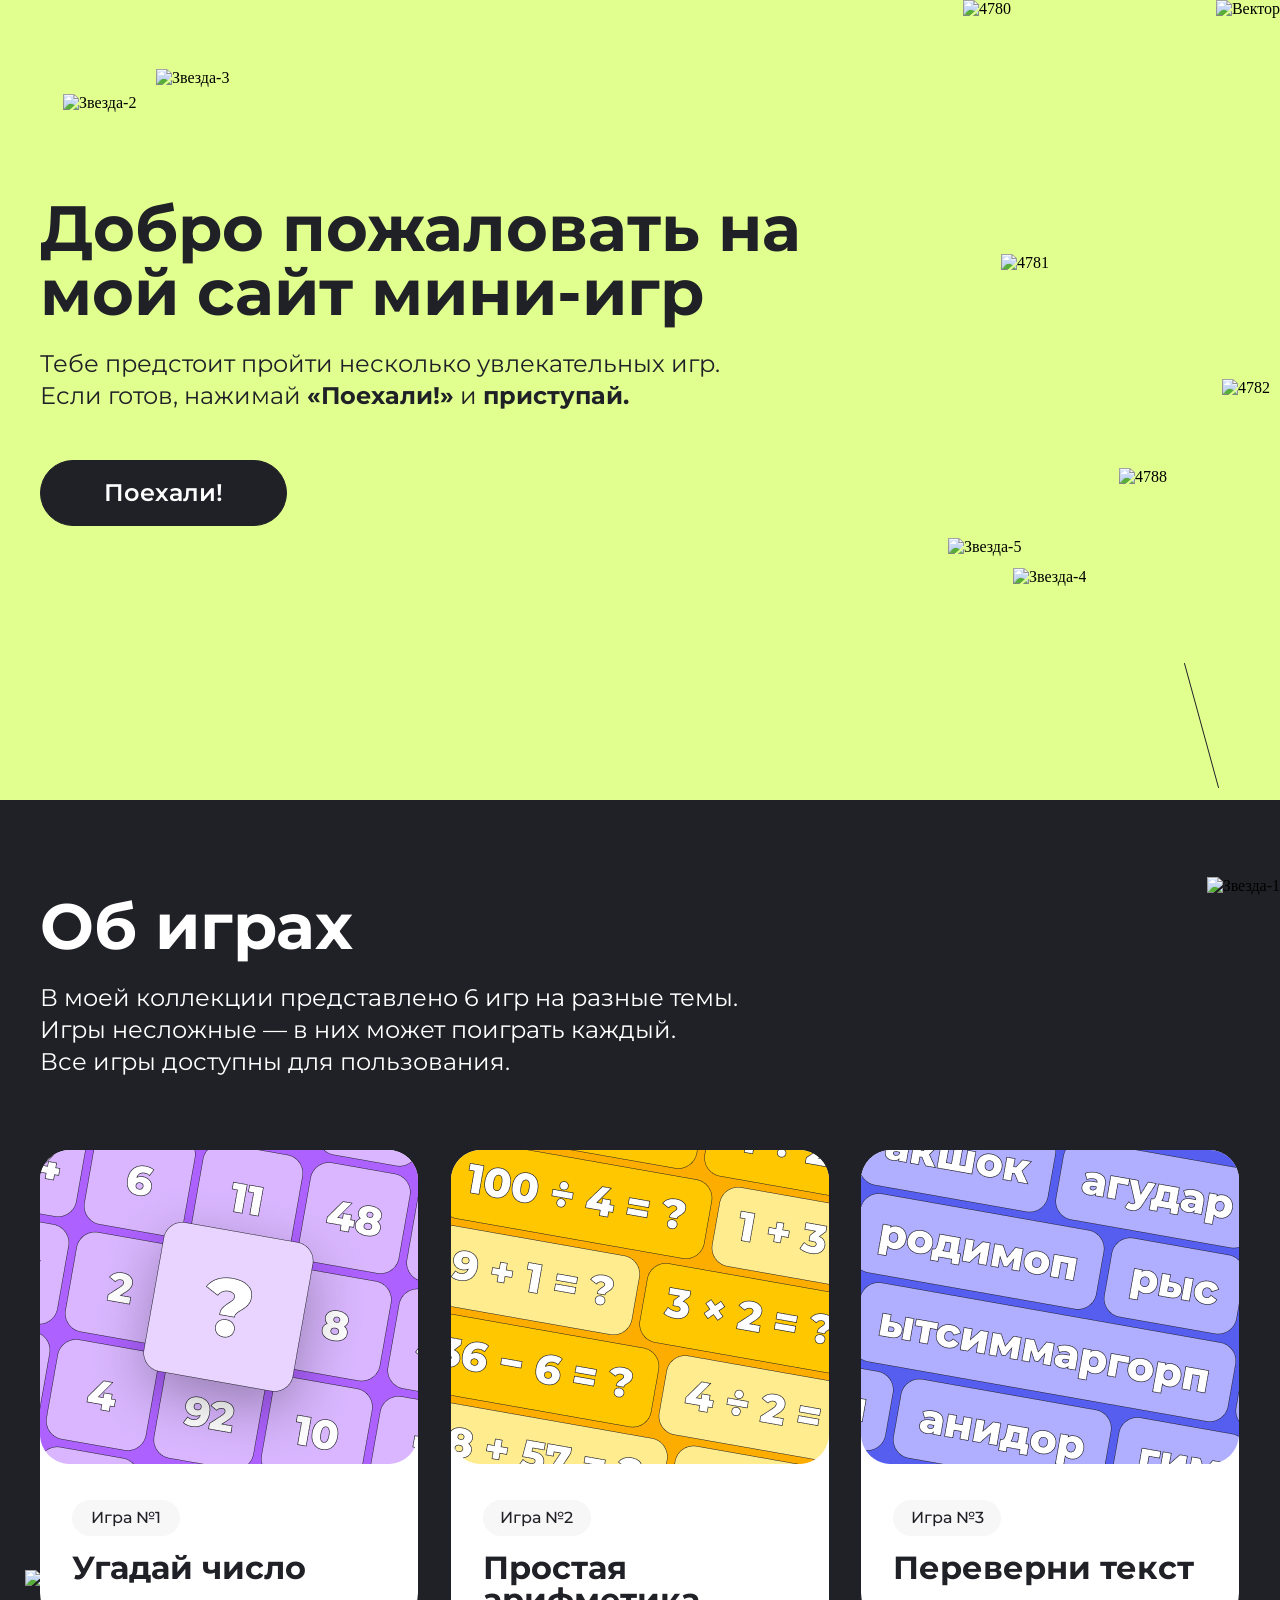
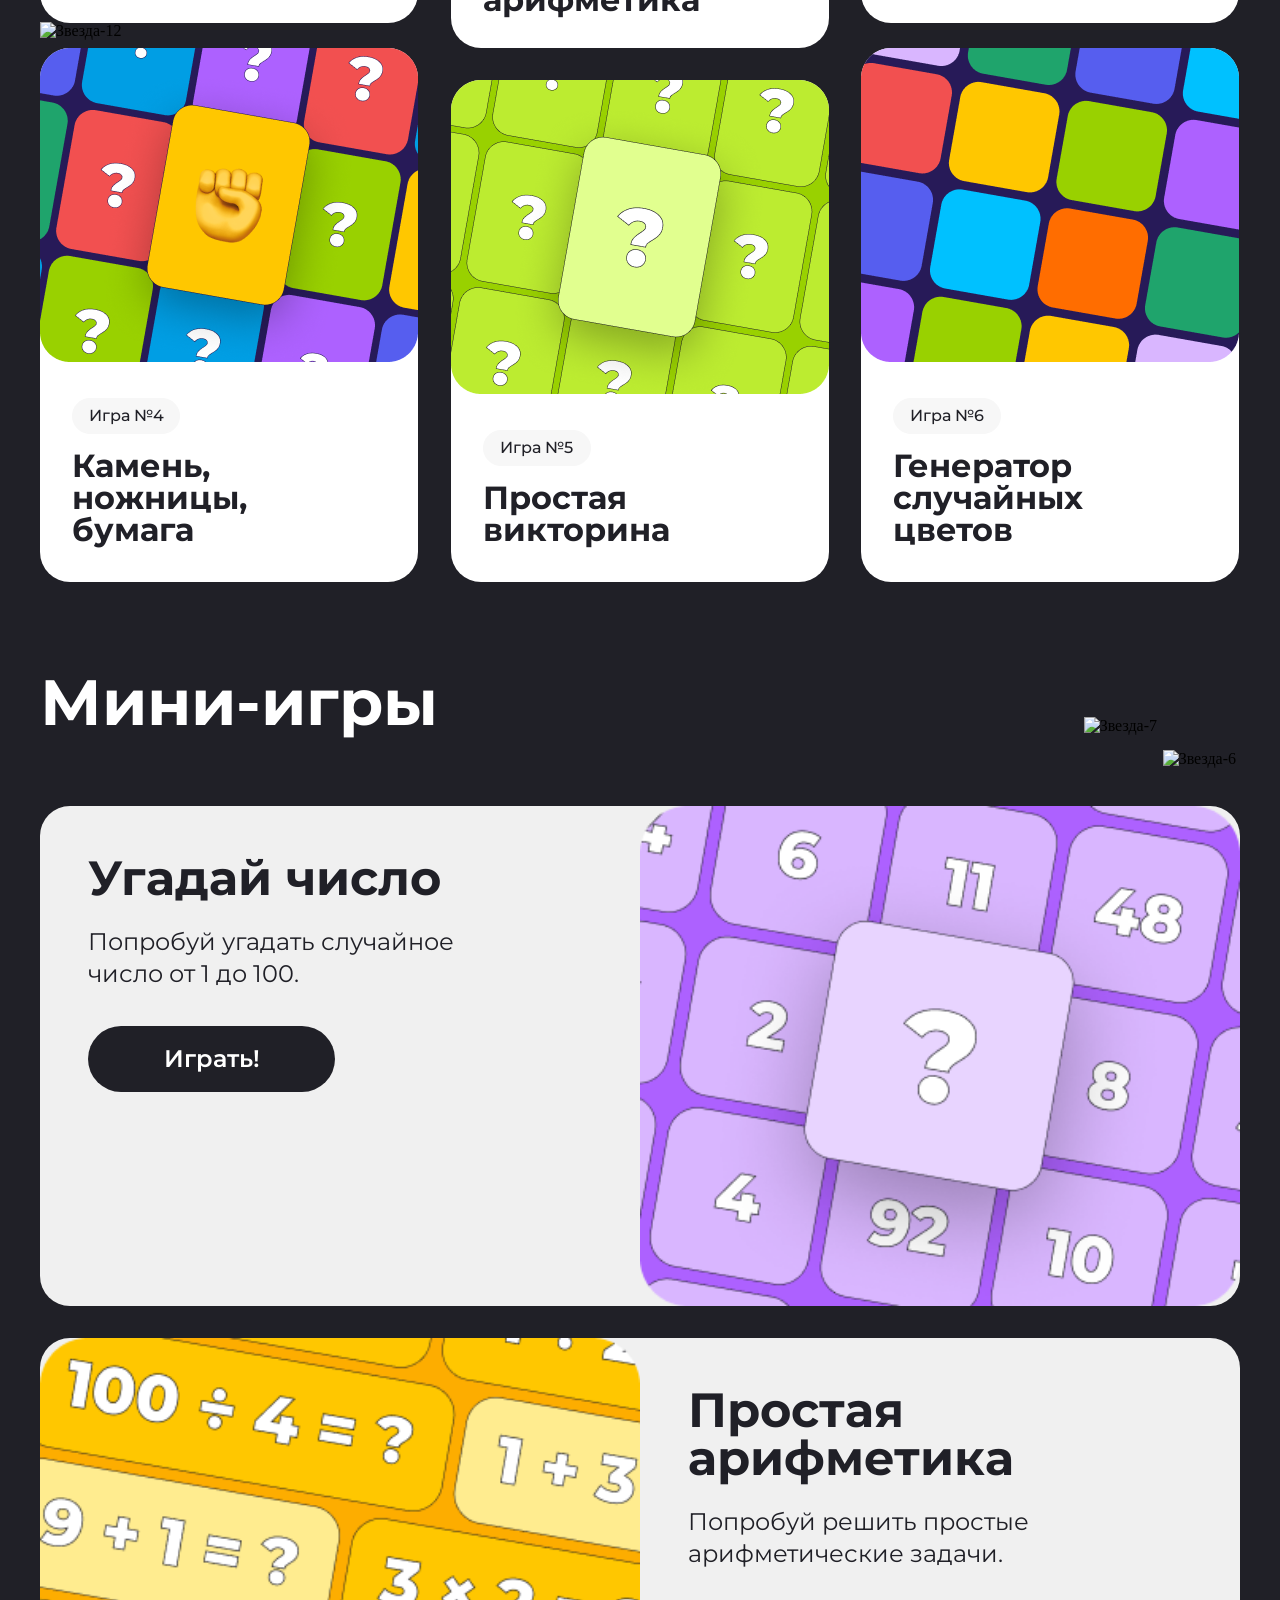
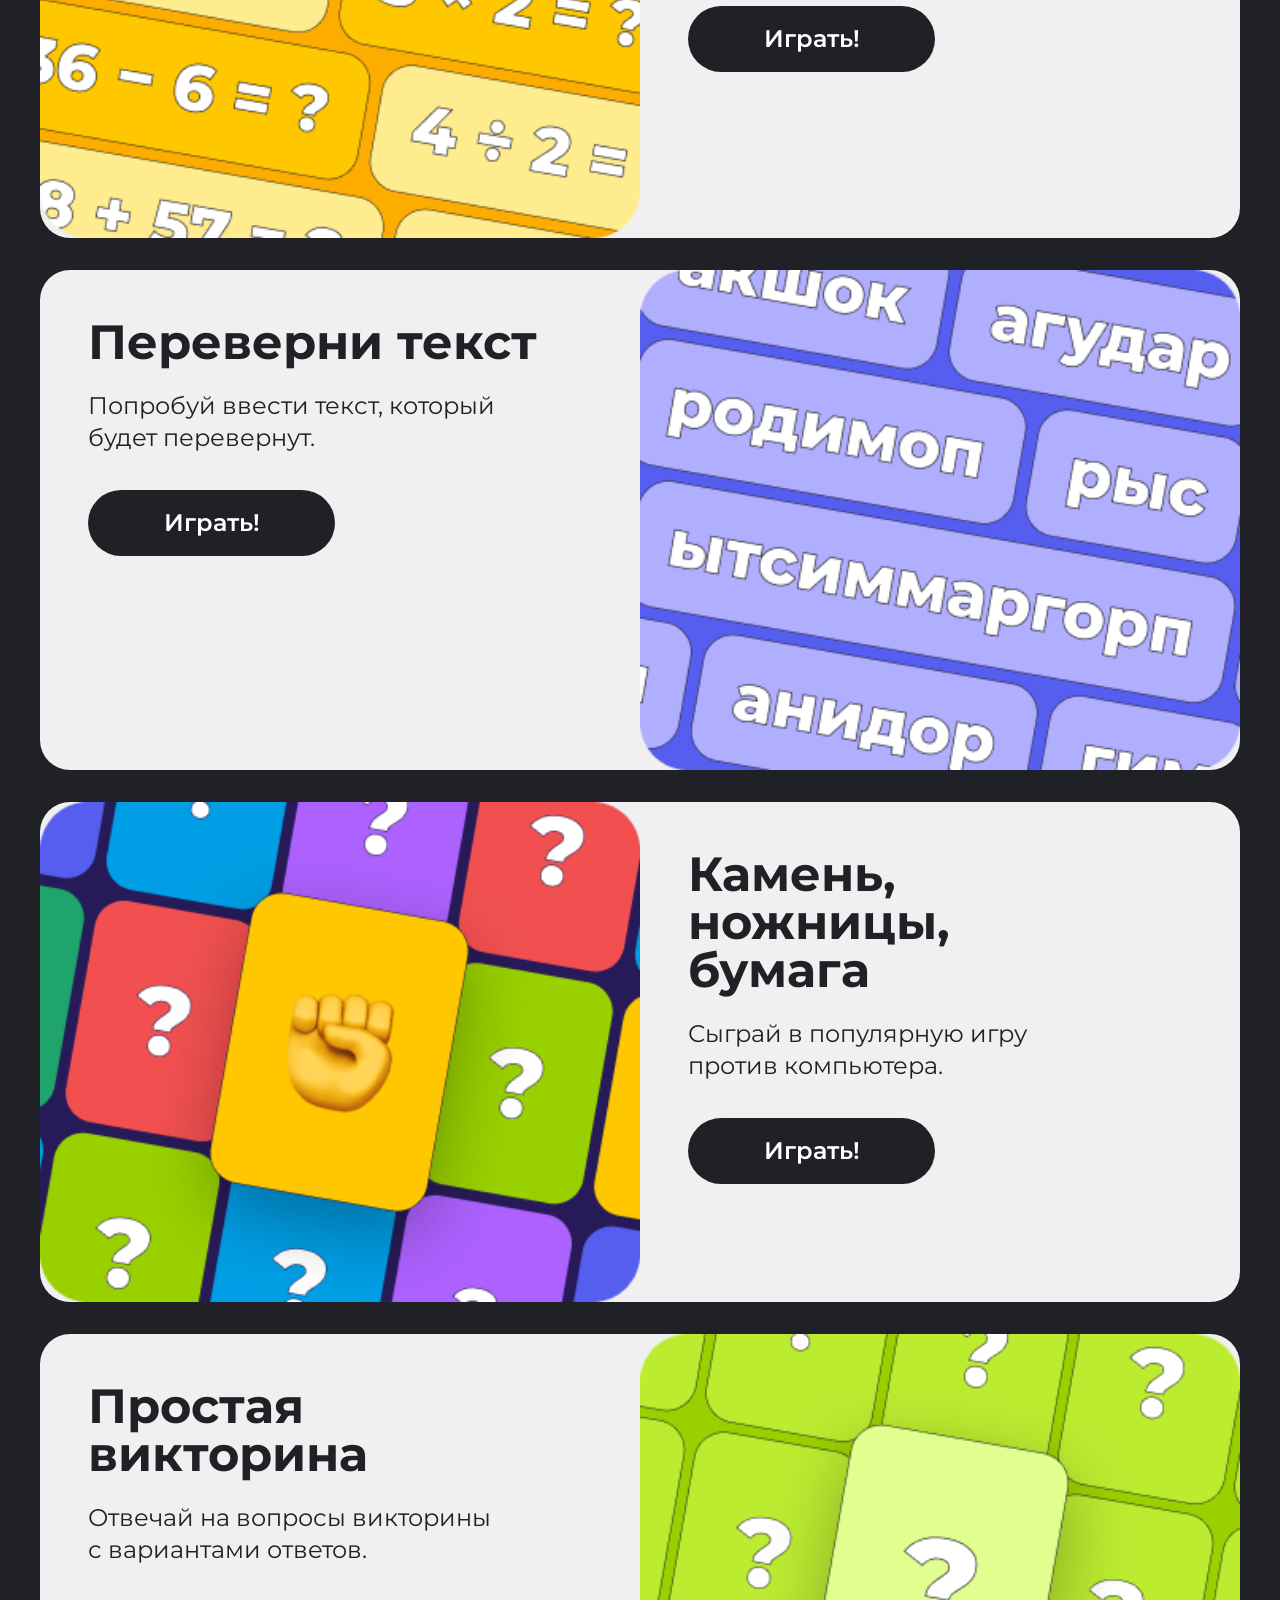
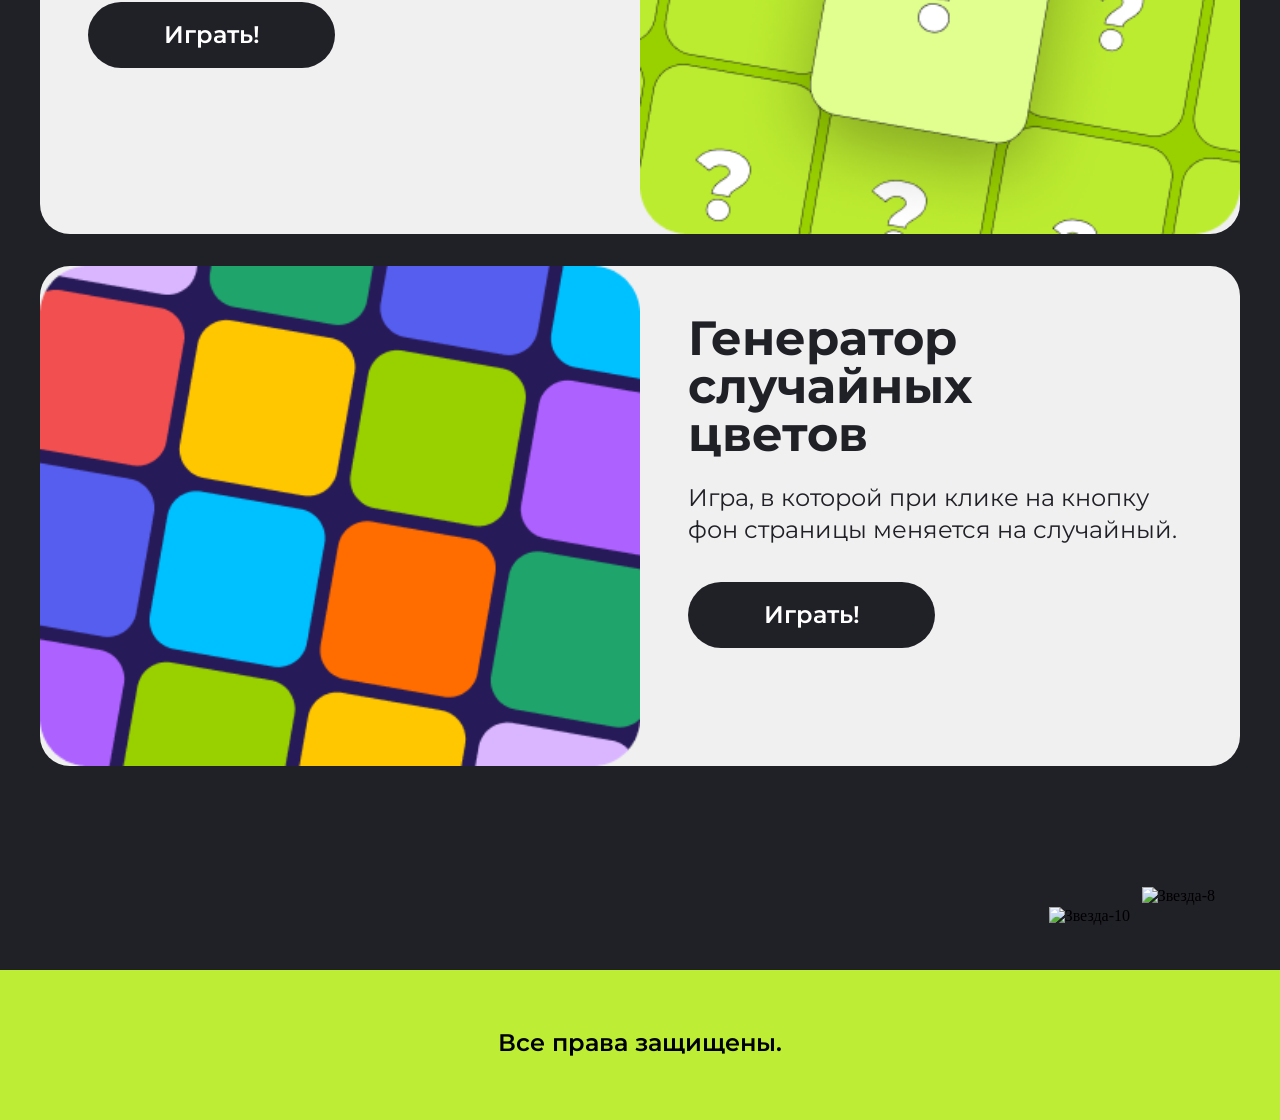
==== index.html @ 9343906e "Changed the file index.html." ====
<!DOCTYPE html>
<html lang="en">
<head>
    <meta charset="UTF-8">
    <meta http-equiv="X-UA-Compatible" content="IE=edge">
    <meta name="viewport" content="width=device-width, initial-scale=1.0">
    <title>Сайт с мини-играми</title>
    <link rel="stylesheet" href="style.css">
    <link rel="preconnect" href="https://fonts.googleapis.com">
    <link rel="preconnect" href="https://fonts.gstatic.com" crossorigin>
    <link href="https://fonts.googleapis.com/css2?family=Montserrat:ital,wght@0,100..900;1,100..900&display=swap" rel="stylesheet">
</head>
<body>
    <section class="header center">
        <h1 class="header__cap">Добро пожаловать на мой сайт мини-игр</h1>
        <p class="header__description">Тебе предстоит пройти несколько увлекательных игр. Если готов, нажимай <strong>«Поехали!»</strong> и <strong>приступай.</strong></p>
        <button class="header__btn" onclick="location.href='#games'">Поехали!</button>
        <article class="img">
            <h2 class="visually-hidden">Декоративные элементы фона</h2>
            <img class="img__2" src="./image/Star-2.svg" alt="Звезда-2">
            <img class="img__3" src="./image/Star-3.svg" alt="Звезда-3">
            <img class="img__4" src="./image/Star-4.svg" alt="Звезда-4">
            <img class="img__5" src="./image/Star-5.svg" alt="Звезда-5">
            <img class="img__6" src="./image/Vector.svg" alt="Вектор">
            <img class="img__7" src="./image/Vector-4780.svg" alt="4780">
            <img class="img__8" src="./image/Vector-4781.svg" alt="4781">
            <img class="img__9" src="./image/Vector-4782.svg" alt="4782">
            <img class="img__10" src="./image/Vector-4788.svg" alt="4788">
            <img class="img__11" src="./image/Vector-4791.svg" alt="4791">
            <img class="img__12" src="./image/VectorM.svg" alt="Вектор-мобильный">
        </article>
    </section>
    <section class="info center" id="games">
        <h1 class="info__game">Об играх</h1>
        <p class="info__description">
            <span>В моей коллекции представлено 6 игр на разные темы.</span>
            <span>Игры несложные — в них может поиграть каждый.</span> 
            <span>Все игры доступны для пользования.</span>
        </p>
        <div class="conteiner">
            <div class="conteiner-cart">
            <div class="conteiner-cart__game" onclick="location.href='#game1'"> 
                <img class="conteiner-cart__img" src="./image/Игра-№1.png" alt="Игра-№1">
                <div class="conteiner-cart__info">
                    <button class="conteiner-cart__desc">Игра №1</button>
                    <div class="conteiner-cart__title">Угадай число</div>
                </div>
            </div>
        </div>
        <div class="conteiner-cart-2">
            <div class="conteiner-cart-2__game" onclick="location.href='#game2'"> 
                <img class="conteiner-cart-2__img" src="./image/Игра-№2.png" alt="Игра-№2">
                <div class="conteiner-cart-2__info">
                    <button class="conteiner-cart-2__desc">Игра №2</button>
                    <div class="conteiner-cart-2__title">Простая арифметика</div>
                </div>
            </div>
        </div>
        <div class="conteiner-cart-3">
            <div class="conteiner-cart-3__game" onclick="location.href='#game3'"> 
                <img class="conteiner-cart-3__img" src="./image/Игра-№3.png" alt="Игра-№3">
                <div class="conteiner-cart-3__info">
                    <button class="conteiner-cart-3__desc">Игра №3</button>
                    <div class="conteiner-cart-3__title">Переверни текст</div>
                </div>
            </div>
        </div>
        <div class="conteiner-cart-4">
            <div class="conteiner-cart-4__game" onclick="location.href='#game4'"> 
                <img class="conteiner-cart-4__img" src="./image/Игра-№4.png" alt="Игра-№4">
                <div class="conteiner-cart-4__info">
                    <button class="conteiner-cart-4__desc">Игра №4</button>
                    <div class="conteiner-cart-4__title">
                        <span>Камень,</span>
                        <span>ножницы,</span> 
                        <span>бумага</span> 
                    </div>
                </div>
            </div>
        </div>
        <div class="conteiner-cart-5">
            <div class="conteiner-cart-5__game" onclick="location.href='#game5'"> 
                <img class="conteiner-cart-5__img" src="./image/Игра-№5.png" alt="Игра-№5">
                <div class="conteiner-cart-5__info">
                    <button class="conteiner-cart-5__desc">Игра №5</button>
                    <div class="conteiner-cart-5__title">
                        <span>Простая</span>
                        <span>викторина</span> 
                    </div>
                </div>
            </div>
        </div>
        <div class="conteiner-cart-6">
            <div class="conteiner-cart-6__game" onclick="location.href='#game6'"> 
                <img class="conteiner-cart-6__img" src="./image/Игра-№6.png" alt="Игра-№6">
                <div class="conteiner-cart-6__info">
                    <button class="conteiner-cart-6__desc">Игра №6</button>
                    <div class="conteiner-cart-6__title">
                        <span>Генератор</span>
                        <span>случайных</span> 
                        <span>цветов</span>
                    </div>
                </div>
            </div>
        </div>
        </div>
        <article class="img-info">
            <h2 class="visually-hidden">Декоративные элементы фона</h2>
            <img class="img-info__1" src="./image/Star-11.svg" alt="Звезда-11">
            <img class="img-info__2" src="./image/Star-12.svg" alt="Звезда-12">
            <img class="img-info__3" src="./image/Star-1.svg" alt="Звезда-1">
        </article>
    </section>
    <section class="mini center">
        <h1 class="mini__games">Мини-игры</h1>
        <div class="games">
            <div class="games__1" id="game1">
                <div class="games__info" onclick="askQuestion()">
                    <h2 class="games__name-1">Угадай число</h2>
                    <p class="games__description">
                        <span>Попробуй угадать случайное</span>
                        <span>число от 1 до 100.</span>
                    </p>
                    <button class="games__btn" onclick="event.stopPropagation(); askQuestion()">Играть!</button>
                </div>
                <div class="games__cart" onclick="askQuestion()">
                    <img class="games__img" src="./image/Игра-№1.png" alt="Игра-№1">
                </div>
            </div>
            <div class="games__2" id="game2">
                <div class="games__cart" onclick="location.href='#game2'">
                    <img class="games__img" src="./image/Игра-№2.png" alt="Игра-№2">
                </div>
                <div class="games__info" onclick="location.href='#game2'">
                    <h2 class="games__name-2">Простая арифметика</h2>
                    <p class="games__description">  
                        <span>Попробуй решить простые</span>
                        <span>арифметические задачи.</span>
                    </p>
                    <button class="games__btn" onclick="event.stopPropagation(); location.href='#game2'">Играть!</button>
                </div>
            </div>
            <div class="games__3" id="game3">
                <div class="games__info" onclick="location.href='#game3'">
                    <h2 class="games__name-3">
                        <span>Переверни</span>
                        <span>текст</span>
                    </h2>
                    <p class="games__description">  
                        <span>Попробуй ввести текст, который</span>
                        <span>будет перевернут.</span>
                    </p>
                    <button class="games__btn" onclick="event.stopPropagation(); location.href='#game3'">Играть!</button>
                </div>
                <div class="games__cart" onclick="location.href='#game3'">
                    <img class="games__img" src="./image/Игра-№3.png" alt="Игра-№3">
                </div>
            </div>
            <div class="games__4" id="game4">
                <div class="games__cart" onclick="location.href='#game4'">
                    <img class="games__img" src="./image/Игра-№4.png" alt="Игра-№4">
                </div>
                <div class="games__info" onclick="location.href='#game4'">
                    <h2 class="games__name-4">
                        <span>Камень,</span>
                        <span>ножницы,</span> 
                        <span>бумага</span>
                    </h2>
                    <p class="games__description"> 
                        <span>Сыграй в популярную игру</span>
                        <span>против компьютера.</span>
                    </p>
                    <button class="games__btn" onclick="event.stopPropagation(); location.href='#game4'">Играть!</button>
                </div>
            </div>
            <div class="games__5" id="game5">
                <div class="games__info" onclick="startQuiz()">
                    <h2 class="games__name-5">
                        <span>Простая</span> 
                        <span>викторина</span>
                    </h2>
                    <p class="games__description"> 
                        <span>Отвечай на вопросы викторины</span>
                        <span>с вариантами ответов.</span>
                    </p>
                    <button class="games__btn" onclick="event.stopPropagation(); startQuiz()">Играть!</button>
                </div>
                <div class="games__cart" onclick="startQuiz()">
                    <img class="games__img" src="./image/Игра-№5.png" alt="Игра-№5">
                </div>
            </div>
            <div class="games__6" id="game6">
                <div class="games__cart" onclick="location.href='#game6'">
                    <img class="games__img" src="./image/Игра-№6.png" alt="Игра-№6">
                </div>
                <div class="games__info" onclick="location.href='#game6'">
                    <h2 class="games__name-6">   
                        <span>Генератор</span>
                        <span>случайных</span> 
                        <span>цветов</span>
                    </h2>
                    <p class="games__description">  
                        <span class="desc-line1">Игра, в которой при клике</span>
                        <span class="desc-line2">на кнопку фон страницы</span>
                        <span class="desc-line3">меняется на случайный.</span>
                    </p>
                    <button class="games__btn" onclick="event.stopPropagation(); location.href='#game6'">Играть!</button>
                </div>
            </div>
        </div>
        <article class="img-mini">
            <h2 class="visually-hidden">Декоративные элементы фона</h2>
            <img class="img-mini__1" src="./image/Star-6.svg" alt="Звезда-6">
            <img class="img-mini__2" src="./image/Star-7.svg" alt="Звезда-7">
            <img class="img-mini__3" src="./image/Star-8.svg" alt="Звезда-8">
            <img class="img-mini__4" src="./image/Star-10.svg" alt="Звезда-10">
        </article>
    </section>
    <section class="footer center">
        <h1 class="footer__info">Все права защищены.</h1>
    </section>
    <script src="script.js"></script>
</body>
</html>
---- style.css ----
* {
  margin: 0;
  padding: 0;
}

.visually-hidden {
  position: absolute;
  width: 1px;
  height: 1px;
  padding: 0;
  margin: -1px;
  overflow: hidden;
  clip: rect(0, 0, 0, 0);
  border: 0;
}

a {
  text-decoration: none;
}

.center {
  padding-left: calc(50% - 600px);
  padding-right: calc(50% - 600px);
}

.header {
  position: relative;
  background-image: url(./image/background.png);
  background-repeat: no-repeat;
  background-size: cover;
  min-height: 800px;
}
.header__cap {
  font-family: Montserrat;
  font-style: Bold;
  font-size: 64px;
  line-height: 100%;
  letter-spacing: 0px;
  vertical-align: middle;
  font-weight: 700;
  max-width: 769px;
  max-height: 156px;
  padding-top: 196px;
  padding-bottom: 24px;
  color: #202027;
}
.header__description {
  font-family: Montserrat;
  font-style: Regular;
  font-size: 24px;
  line-height: 32px;
  letter-spacing: 0px;
  vertical-align: middle;
  font-weight: 400;
  max-width: 720px;
  max-height: 64px;
  padding-bottom: 48px;
  color: #202027;
}
.header__btn {
  border: 1px solid #202027;
  border-radius: 60px;
  background-color: #202027;
  min-width: 247px;
  min-height: 66px;
  font-family: Montserrat;
  font-style: SemiBold;
  font-size: 24px;
  line-height: 142%;
  letter-spacing: 0%;
  text-align: center;
  font-weight: 600;
  color: #FFFFFF;
}
.header__btn:hover {
  background-color: #FFFFFF;
  color: #202027;
}

.img__2 {
  position: absolute;
  top: 94px;
  left: 63px;
}
.img__3 {
  position: absolute;
  top: 69px;
  left: 156px;
}
.img__4 {
  position: absolute;
  top: 568px;
  left: 1013px;
}
.img__5 {
  position: absolute;
  top: 538px;
  left: 948px;
}
.img__6 {
  position: absolute;
  top: 0px;
  right: 0px;
}
.img__7 {
  position: absolute;
  top: 0px;
  right: 269px;
}
.img__8 {
  position: absolute;
  top: 254px;
  right: 231px;
}
.img__9 {
  position: absolute;
  top: 379px;
  right: 10px;
}
.img__10 {
  position: absolute;
  top: 468px;
  right: 113px;
}
.img__11 {
  position: absolute;
  top: 663px;
  right: 61px;
}
.img__12 {
  display: none;
}

.info {
  position: relative;
  background-image: url(./image/background-game.png);
  background-repeat: no-repeat;
  background-size: cover;
  min-height: 1470px;
}
.info__game {
  font-family: Montserrat;
  font-style: Bold;
  font-size: 64px;
  line-height: 100%;
  letter-spacing: 0px;
  vertical-align: middle;
  font-weight: 700;
  color: #FFFFFF;
  padding-top: 94px;
  padding-bottom: 24px;
}
.info__description {
  font-family: Montserrat;
  font-style: Regular;
  font-size: 24px;
  line-height: 32px;
  letter-spacing: 0px;
  vertical-align: middle;
  font-weight: 400;
  color: #FFFFFF;
  max-width: 788px;
  padding-bottom: 72px;
}
.info__description span {
  display: block;
}

.conteiner {
  position: relative;
  z-index: 10;
  max-width: 1201px;
  display: grid;
  grid-template-columns: repeat(3, 1fr);
  gap: 32px;
}

.conteiner-cart {
  max-width: 378px;
  max-height: 473px;
  background-color: #FFFFFF;
  border-radius: 30px;
}
.conteiner-cart__game {
  text-decoration: none;
}
.conteiner-cart__desc {
  background-color: #F7F7F7;
  border: 1px solid #F7F7F7;
  border-radius: 52px;
  min-width: 108px;
  min-height: 36px;
  font-family: Montserrat;
  font-style: Medium;
  font-size: 16px;
  line-height: 110%;
  letter-spacing: 0px;
  vertical-align: bottom;
  font-weight: 500;
  margin-top: 32px;
  margin-left: 32px;
  color: #202027;
  margin-bottom: 16px;
}
.conteiner-cart__title {
  padding-left: 32px;
  padding-bottom: 32px;
  font-family: Montserrat;
  font-style: Bold;
  font-size: 32px;
  line-height: 100%;
  letter-spacing: 0px;
  vertical-align: middle;
  font-weight: 700;
  color: #202027;
}

.conteiner-cart:hover {
  transform: scale(1.05);
}

.conteiner-cart-2 {
  max-width: 378px;
  max-height: 512px;
  background-color: #FFFFFF;
  border-radius: 30px;
}
.conteiner-cart-2__game {
  text-decoration: none;
}
.conteiner-cart-2__desc {
  background-color: #F7F7F7;
  border: 1px solid #F7F7F7;
  border-radius: 52px;
  min-width: 108px;
  min-height: 36px;
  font-family: Montserrat;
  font-style: Medium;
  font-size: 16px;
  line-height: 110%;
  letter-spacing: 0px;
  vertical-align: bottom;
  font-weight: 500;
  margin-top: 32px;
  margin-left: 32px;
  color: #202027;
  margin-bottom: 16px;
}
.conteiner-cart-2__title {
  padding-left: 32px;
  padding-bottom: 32px;
  font-family: Montserrat;
  font-style: Bold;
  font-size: 32px;
  line-height: 100%;
  letter-spacing: 0px;
  vertical-align: middle;
  font-weight: 700;
  color: #202027;
}

.conteiner-cart-2:hover {
  transform: scale(1.05);
}

.conteiner-cart-3 {
  max-width: 378px;
  max-height: 473px;
  background-color: #FFFFFF;
  border-radius: 30px;
}
.conteiner-cart-3__game {
  text-decoration: none;
}
.conteiner-cart-3__desc {
  background-color: #F7F7F7;
  border: 1px solid #F7F7F7;
  border-radius: 52px;
  min-width: 108px;
  min-height: 36px;
  font-family: Montserrat;
  font-style: Medium;
  font-size: 16px;
  line-height: 110%;
  letter-spacing: 0px;
  vertical-align: bottom;
  font-weight: 500;
  margin-top: 32px;
  margin-left: 32px;
  color: #202027;
  margin-bottom: 16px;
}
.conteiner-cart-3__title {
  padding-left: 32px;
  padding-bottom: 32px;
  font-family: Montserrat;
  font-style: Bold;
  font-size: 32px;
  line-height: 100%;
  letter-spacing: 0px;
  vertical-align: middle;
  font-weight: 700;
  color: #202027;
}

.conteiner-cart-3:hover {
  transform: scale(1.05);
}

.conteiner-cart-4 {
  max-width: 378px;
  max-height: 551px;
  background-color: #FFFFFF;
  border-radius: 30px;
  margin-top: -32px;
}
.conteiner-cart-4__game {
  text-decoration: none;
}
.conteiner-cart-4__desc {
  background-color: #F7F7F7;
  border: 1px solid #F7F7F7;
  border-radius: 52px;
  min-width: 108px;
  min-height: 36px;
  font-family: Montserrat;
  font-style: Medium;
  font-size: 16px;
  line-height: 110%;
  letter-spacing: 0px;
  vertical-align: bottom;
  font-weight: 500;
  margin-top: 32px;
  margin-left: 32px;
  color: #202027;
  margin-bottom: 16px;
}
.conteiner-cart-4__title {
  padding-left: 32px;
  padding-bottom: 36px;
  font-family: Montserrat;
  font-style: Bold;
  font-size: 32px;
  line-height: 100%;
  letter-spacing: 0px;
  vertical-align: middle;
  font-weight: 700;
  color: #202027;
}
.conteiner-cart-4 span {
  display: block;
}

.conteiner-cart-4:hover {
  transform: scale(1.05);
}

.conteiner-cart-5 {
  max-width: 378px;
  max-height: 512px;
  background-color: #FFFFFF;
  border-radius: 30px;
}
.conteiner-cart-5__game {
  text-decoration: none;
}
.conteiner-cart-5__desc {
  background-color: #F7F7F7;
  border: 1px solid #F7F7F7;
  border-radius: 52px;
  min-width: 108px;
  min-height: 36px;
  font-family: Montserrat;
  font-style: Medium;
  font-size: 16px;
  line-height: 110%;
  letter-spacing: 0px;
  vertical-align: bottom;
  font-weight: 500;
  margin-top: 32px;
  margin-left: 32px;
  color: #202027;
  margin-bottom: 16px;
}
.conteiner-cart-5__title {
  padding-left: 32px;
  padding-bottom: 32px;
  font-family: Montserrat;
  font-style: Bold;
  font-size: 32px;
  line-height: 100%;
  letter-spacing: 0px;
  vertical-align: middle;
  font-weight: 700;
  color: #202027;
}
.conteiner-cart-5 span {
  display: block;
}

.conteiner-cart-5:hover {
  transform: scale(1.05);
}

.conteiner-cart-6 {
  max-width: 378px;
  max-height: 551px;
  background-color: #FFFFFF;
  border-radius: 30px;
  margin-top: -32px;
}
.conteiner-cart-6__game {
  text-decoration: none;
}
.conteiner-cart-6__desc {
  background-color: #F7F7F7;
  border: 1px solid #F7F7F7;
  border-radius: 52px;
  min-width: 108px;
  min-height: 36px;
  font-family: Montserrat;
  font-style: Medium;
  font-size: 16px;
  line-height: 110%;
  letter-spacing: 0px;
  vertical-align: bottom;
  font-weight: 500;
  margin-top: 32px;
  margin-left: 32px;
  color: #202027;
  margin-bottom: 16px;
}
.conteiner-cart-6__title {
  padding-left: 32px;
  padding-bottom: 36px;
  font-family: Montserrat;
  font-style: Bold;
  font-size: 32px;
  line-height: 100%;
  letter-spacing: 0px;
  vertical-align: middle;
  font-weight: 700;
  color: #202027;
}
.conteiner-cart-6 span {
  display: block;
}

.conteiner-cart-6:hover {
  transform: scale(1.05);
}

.img-info__1 {
  position: absolute;
  top: 770px;
  left: 25px;
}
.img-info__2 {
  position: absolute;
  top: 822px;
  left: 40px;
}
.img-info__3 {
  position: absolute;
  z-index: 0;
  top: 77px;
  right: 0px;
  display: grid;
}

.mini {
  position: relative;
  background-image: url(./image/backgroung-mini.png);
  background-repeat: no-repeat;
  background-size: cover;
  min-height: 3500px;
}
.mini__games {
  font-family: Montserrat;
  font-style: Bold;
  font-size: 64px;
  line-height: 100%;
  letter-spacing: 0px;
  vertical-align: middle;
  font-weight: 700;
  color: #FFFFFF;
  padding-bottom: 72px;
}
.mini .games__1 {
  display: flex;
  flex-direction: row;
  background-color: #f0f0f0;
  border-radius: 30px;
  width: 1200px;
  height: 500px;
  position: relative;
  z-index: 10;
}
.mini .games__info {
  padding-left: 48px;
}
.mini .games__name-1 {
  font-family: Montserrat;
  font-style: Bold;
  font-size: 48px;
  line-height: 100%;
  letter-spacing: 0px;
  vertical-align: middle;
  font-weight: 700;
  color: #202027;
  padding-top: 48px;
  min-width: 552px;
}
.mini .games__name-1 span {
  display: block;
}
.mini .games__description {
  font-family: Montserrat;
  font-style: Regular;
  font-size: 24px;
  line-height: 32px;
  letter-spacing: 0px;
  vertical-align: middle;
  font-weight: 400;
  color: #202027;
  padding-top: 24px;
  padding-bottom: 36px;
  max-width: 497px;
}
.mini .games__description span {
  display: block;
}
.mini .games .desc-line1, .mini .games .desc-line2 {
  display: inline;
}
.mini .games .desc-line3 {
  display: inline;
}
.mini .games__btn {
  background-color: #202027;
  color: white;
  border: none;
  border-radius: 60px;
  min-width: 247px;
  min-height: 66px;
  font-size: 24px;
  font-family: Montserrat;
  font-style: SemiBold;
  font-size: 24px;
  line-height: 142%;
  letter-spacing: 0%;
  text-align: center;
  font-weight: 600;
}
.mini .games__btn:hover {
  border: 1px solid #202027;
  background-color: #FFFFFF;
  color: #202027;
}
.mini .games__img {
  width: 600px;
  height: 500px;
  display: block;
}
.mini .games__2 {
  display: flex;
  flex-direction: row;
  background-color: #f0f0f0;
  border-radius: 30px;
  width: 1200px;
  height: 500px;
  margin-top: 32px;
}
.mini .games__name-2 {
  font-family: Montserrat;
  font-style: Bold;
  font-size: 48px;
  line-height: 100%;
  letter-spacing: 0px;
  vertical-align: middle;
  font-weight: 700;
  color: #202027;
  padding-top: 48px;
  min-width: 552px;
}
.mini .games__name-2 span {
  display: block;
}
.mini .games__3 {
  display: flex;
  flex-direction: row;
  background-color: #f0f0f0;
  border-radius: 30px;
  width: 1200px;
  height: 500px;
  margin-top: 32px;
}
.mini .games__name-3 {
  font-family: Montserrat;
  font-style: Bold;
  font-size: 48px;
  line-height: 100%;
  letter-spacing: 0px;
  vertical-align: middle;
  font-weight: 700;
  color: #202027;
  padding-top: 48px;
  min-width: 552px;
}
.mini .games__name-3 span {
  display: inline;
}
.mini .games__4 {
  display: flex;
  flex-direction: row;
  background-color: #f0f0f0;
  border-radius: 30px;
  width: 1200px;
  height: 500px;
  margin-top: 32px;
}
.mini .games__name-4 {
  font-family: Montserrat;
  font-style: Bold;
  font-size: 48px;
  line-height: 100%;
  letter-spacing: 0px;
  vertical-align: middle;
  font-weight: 700;
  color: #202027;
  padding-top: 48px;
  min-width: 552px;
}
.mini .games__name-4 span {
  display: block;
}
.mini .games__5 {
  display: flex;
  flex-direction: row;
  background-color: #f0f0f0;
  border-radius: 30px;
  width: 1200px;
  height: 500px;
  margin-top: 32px;
}
.mini .games__name-5 {
  font-family: Montserrat;
  font-style: Bold;
  font-size: 48px;
  line-height: 100%;
  letter-spacing: 0px;
  vertical-align: middle;
  font-weight: 700;
  color: #202027;
  padding-top: 48px;
  min-width: 552px;
}
.mini .games__name-5 span {
  display: block;
}
.mini .games__6 {
  display: flex;
  flex-direction: row;
  background-color: #f0f0f0;
  border-radius: 30px;
  width: 1200px;
  height: 500px;
  margin-top: 32px;
}
.mini .games__name-6 {
  font-family: Montserrat;
  font-style: Bold;
  font-size: 48px;
  line-height: 100%;
  letter-spacing: 0px;
  vertical-align: middle;
  font-weight: 700;
  color: #202027;
  padding-top: 48px;
  min-width: 552px;
}
.mini .games__name-6 span {
  display: block;
}

.img-mini__1 {
  position: absolute;
  top: 80px;
  right: 44px;
  z-index: 0;
}
.img-mini__2 {
  position: absolute;
  top: 47px;
  right: 123px;
}
.img-mini__3 {
  position: absolute;
  bottom: 65px;
  right: 65px;
}
.img-mini__4 {
  position: absolute;
  bottom: 45px;
  right: 150px;
}

.footer {
  background-image: url(./image/background-footer.png);
  background-repeat: no-repeat;
  background-size: cover;
  min-height: 150px;
}
.footer__info {
  font-family: Montserrat;
  font-style: SemiBold;
  font-size: 24px;
  line-height: 100%;
  letter-spacing: 0px;
  text-align: center;
  vertical-align: middle;
  font-weight: 600;
  color: #000000;
  padding-top: 61px;
}

@media (max-width: 768px) {
  .visually-hidden {
    position: absolute;
    width: 1px;
    height: 1px;
    padding: 0;
    margin: -1px;
    overflow: hidden;
    clip: rect(0, 0, 0, 0);
    border: 0;
  }
  .center {
    padding-left: calc(50% - 172px);
    padding-right: calc(50% - 172px);
  }
  .header {
    min-height: 700px;
  }
  .header__cap {
    display: flex;
    flex-direction: column;
    justify-content: center;
    position: relative;
    text-align: center;
    font-size: 40px;
    min-height: 196px;
    padding-top: 147px;
    max-width: 296px;
    padding-left: 21px;
  }
  .header__description {
    font-size: 16px;
    text-align: center;
    min-width: 262px;
    min-height: 60px;
    padding-bottom: 36px;
    line-height: 22px;
    max-width: 296px;
    padding-left: 21px;
  }
  .header__btn {
    min-width: 285px;
    min-height: 55px;
    margin-left: 5.5px;
    font-size: 16px;
    margin-left: 30px;
  }
  .header__btn:hover {
    background-color: #FFFFFF;
    color: #202027;
  }
  .img__2 {
    position: absolute;
    top: 97px;
    left: 38px;
    width: 35px;
    height: 35px;
  }
  .img__3 {
    position: absolute;
    top: 64px;
    left: 92px;
    width: 21px;
    height: 21px;
  }
  .img__4 {
    position: absolute;
    top: 580px;
    left: 303px;
    width: 39px;
    height: 41px;
  }
  .img__5 {
    position: absolute;
    top: 557px;
    left: 273px;
    width: 18px;
    height: 18px;
  }
  .img__6 {
    display: none;
  }
  .img__7 {
    display: none;
  }
  .img__8 {
    display: none;
  }
  .img__9 {
    display: none;
  }
  .img__10 {
    display: none;
  }
  .img__11 {
    display: none;
  }
  .img__12 {
    display: block;
    position: absolute;
    top: 0;
    right: 0;
  }
  .info {
    display: none;
  }
  .mini {
    min-height: 3740px;
  }
  .mini__games {
    padding-top: 48px;
    padding-bottom: 48px;
    font-size: 40px;
  }
  .mini .games__1 {
    display: flex;
    flex-direction: column;
    width: 100%;
    height: 528px;
  }
  .mini .games__name-1 {
    font-size: 32px;
    padding-top: 29px;
    min-width: 284px;
  }
  .mini .games__2 {
    display: flex;
    flex-direction: column;
    width: 100%;
    height: 567px;
    margin-top: 24px;
  }
  .mini .games__name-2 {
    font-size: 32px;
    padding-top: 29px;
    min-width: 284px;
  }
  .mini .games__3 {
    display: flex;
    flex-direction: column;
    width: 100%;
    height: 567px;
    margin-top: 24px;
  }
  .mini .games__name-3 {
    font-size: 32px;
    padding-top: 29px;
    min-width: 284px;
  }
  .mini .games__name-3 span {
    display: block;
  }
  .mini .games__4 {
    display: flex;
    flex-direction: column;
    width: 100%;
    height: 606px;
    margin-top: 24px;
  }
  .mini .games__name-4 {
    font-size: 32px;
    padding-top: 29px;
    min-width: 284px;
  }
  .mini .games__5 {
    display: flex;
    flex-direction: column;
    width: 100%;
    height: 567px;
    margin-top: 24px;
  }
  .mini .games__name-5 {
    font-size: 32px;
    padding-top: 29px;
    min-width: 284px;
  }
  .mini .games__6 {
    display: flex;
    flex-direction: column;
    width: 100%;
    height: 626px;
    margin-top: 24px;
  }
  .mini .games__name-6 {
    font-size: 32px;
    padding-top: 29px;
    min-width: 284px;
  }
  .mini .games__description {
    font-size: 16px;
    line-height: 22px;
    padding-bottom: 32px;
  }
  .mini .games .desc-line1, .mini .games .desc-line2, .mini .games .desc-line3 {
    display: block;
  }
  .mini .games__btn {
    font-size: 16px;
    min-width: 285px;
    min-height: 55px;
  }
  .mini .games__btn:hover {
    border: 1px solid #202027;
    background-color: #FFFFFF;
    color: #202027;
  }
  .mini .games__cart {
    order: 1;
  }
  .mini .games__info {
    padding-left: 29px;
    order: 2;
  }
  .mini .games__img {
    width: 343px;
    height: 284px;
    display: block;
  }
  .img-mini {
    display: none;
  }
  .footer {
    min-height: 100px;
  }
  .footer__info {
    padding-top: 40px;
    font-size: 16px;
  }
}/*# sourceMappingURL=style.css.map */
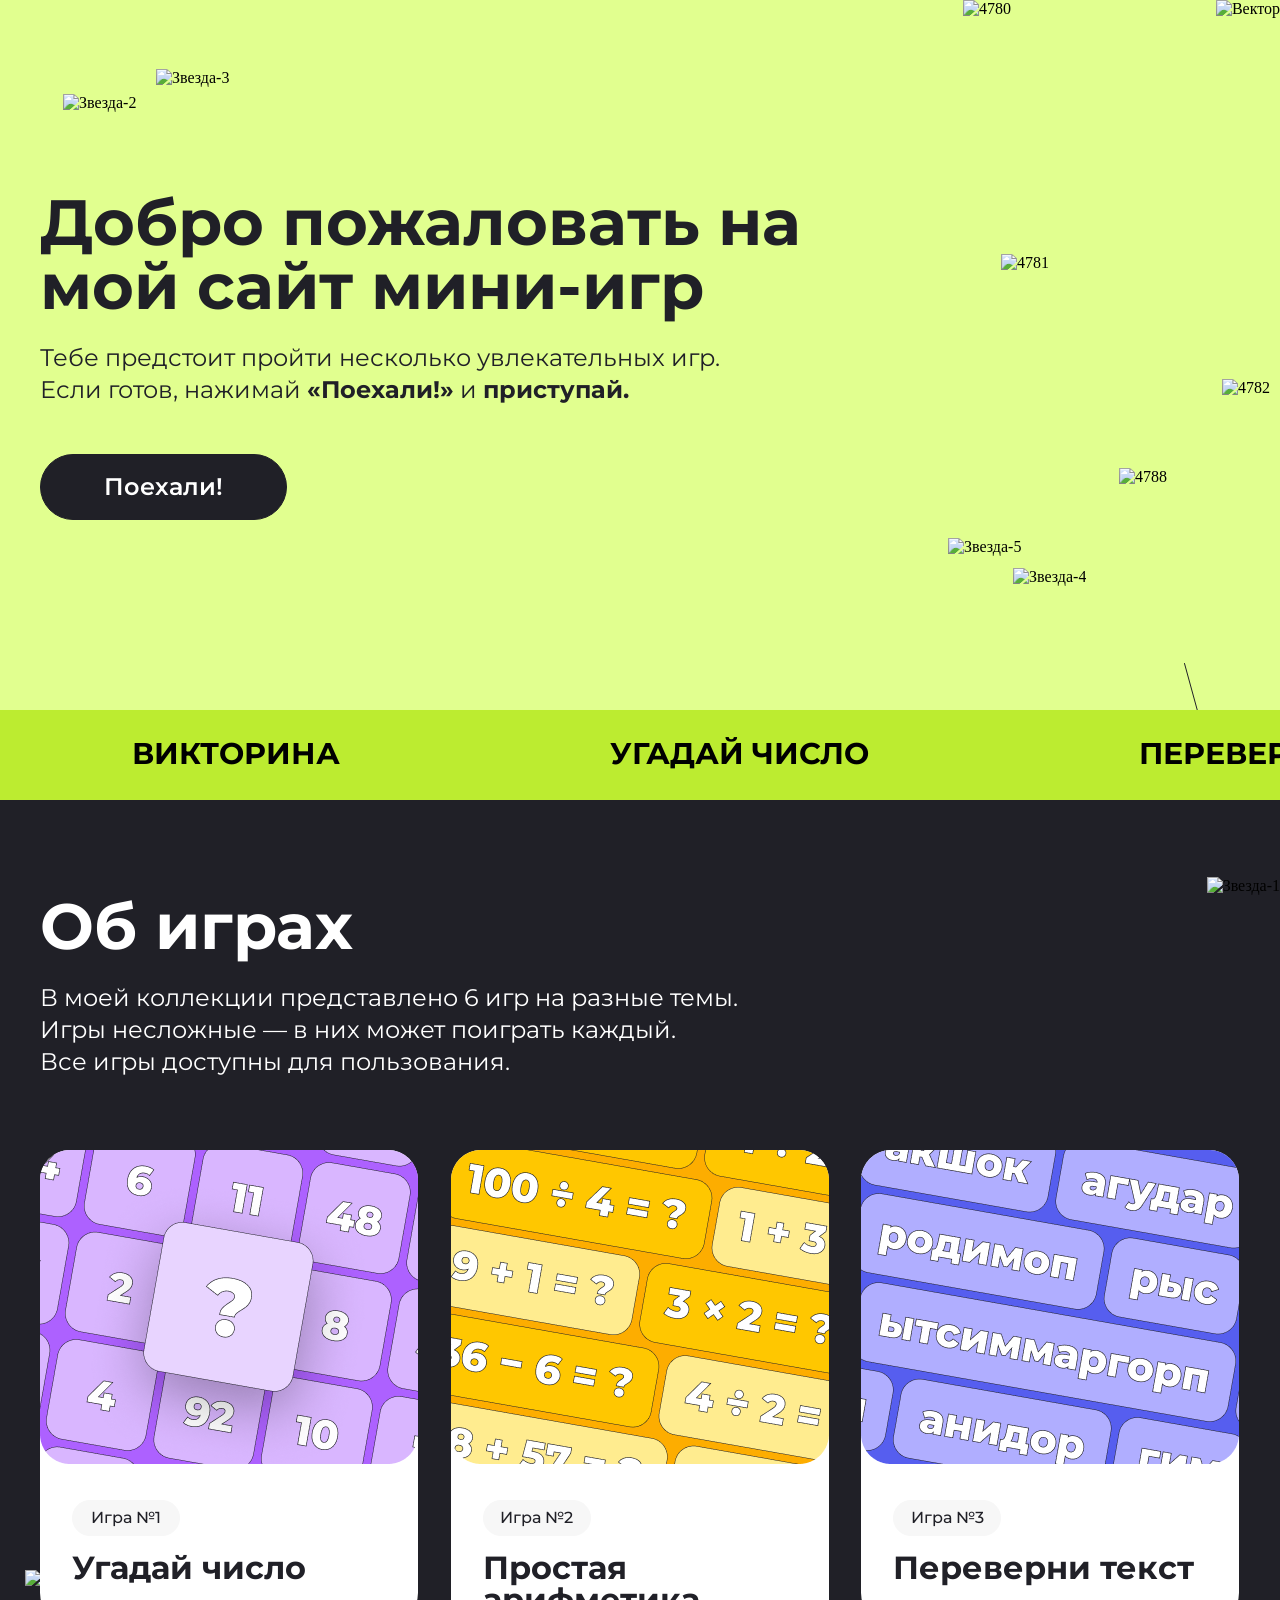
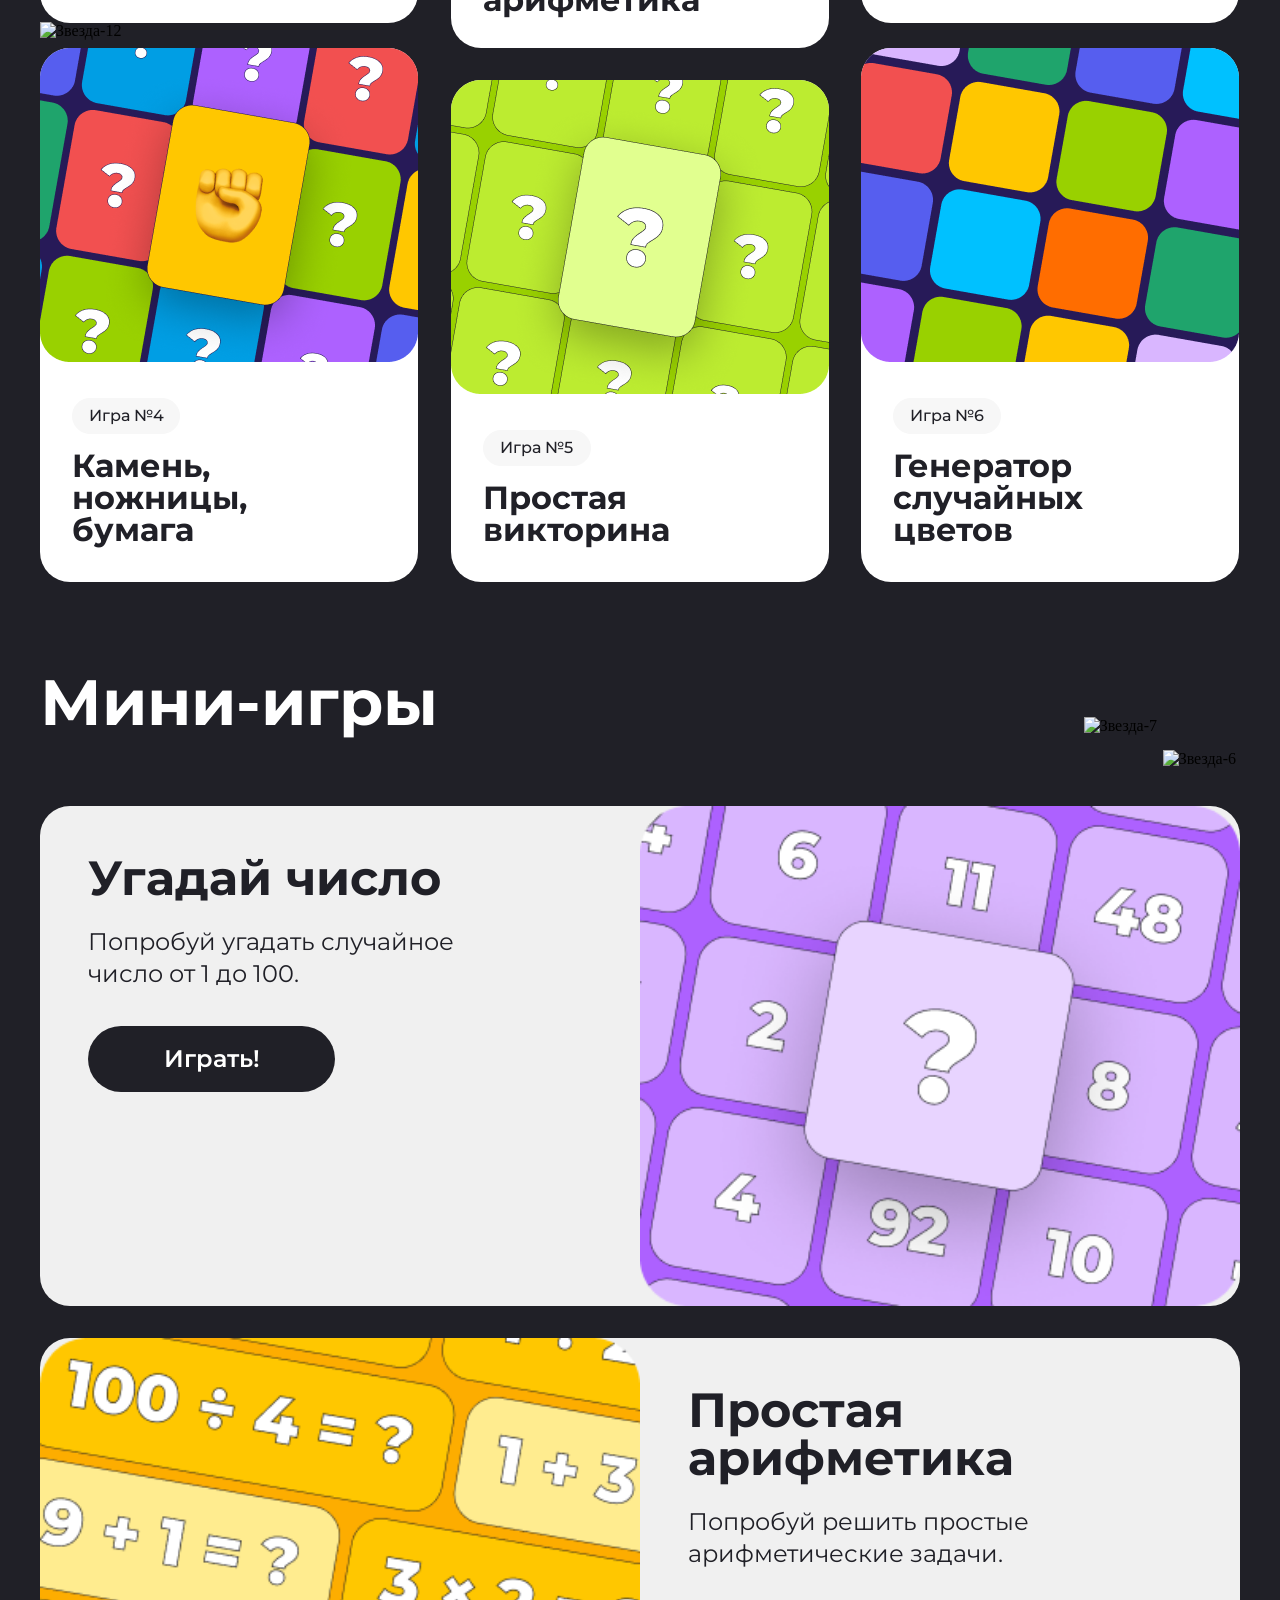
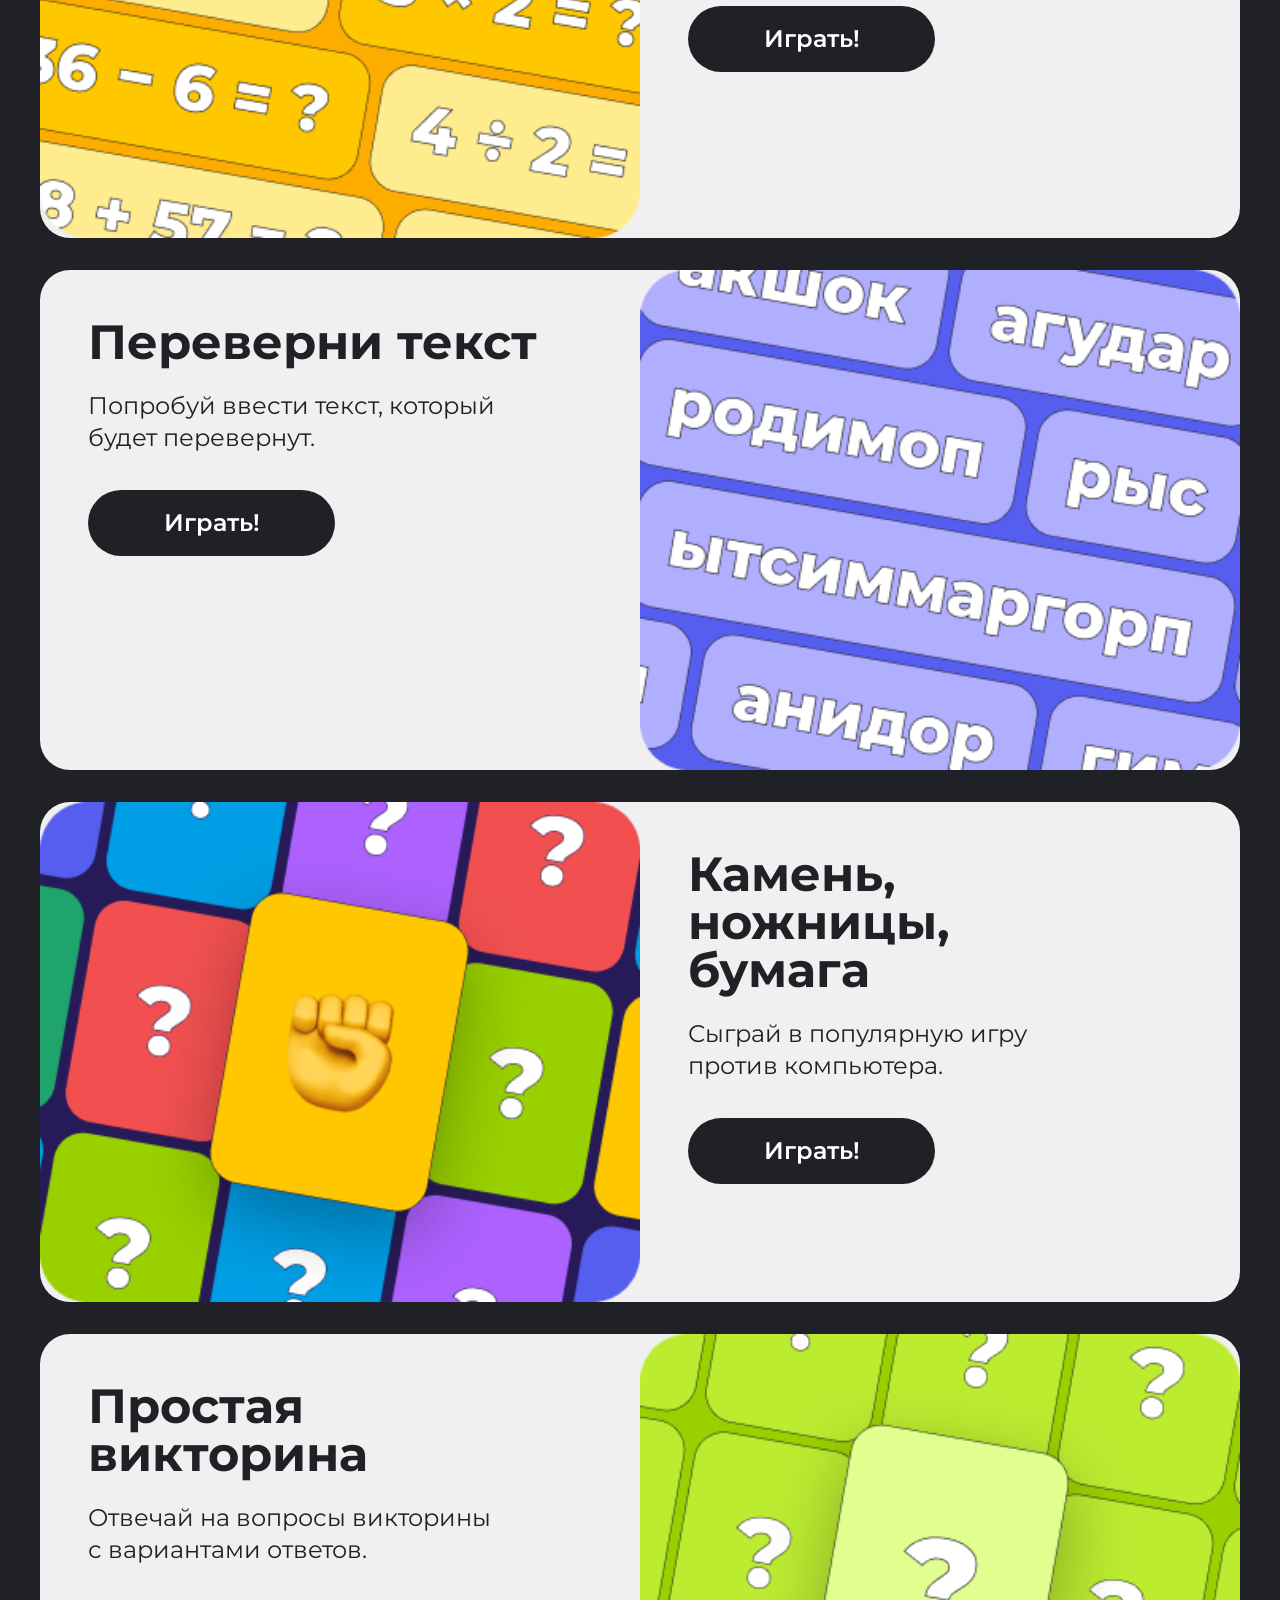
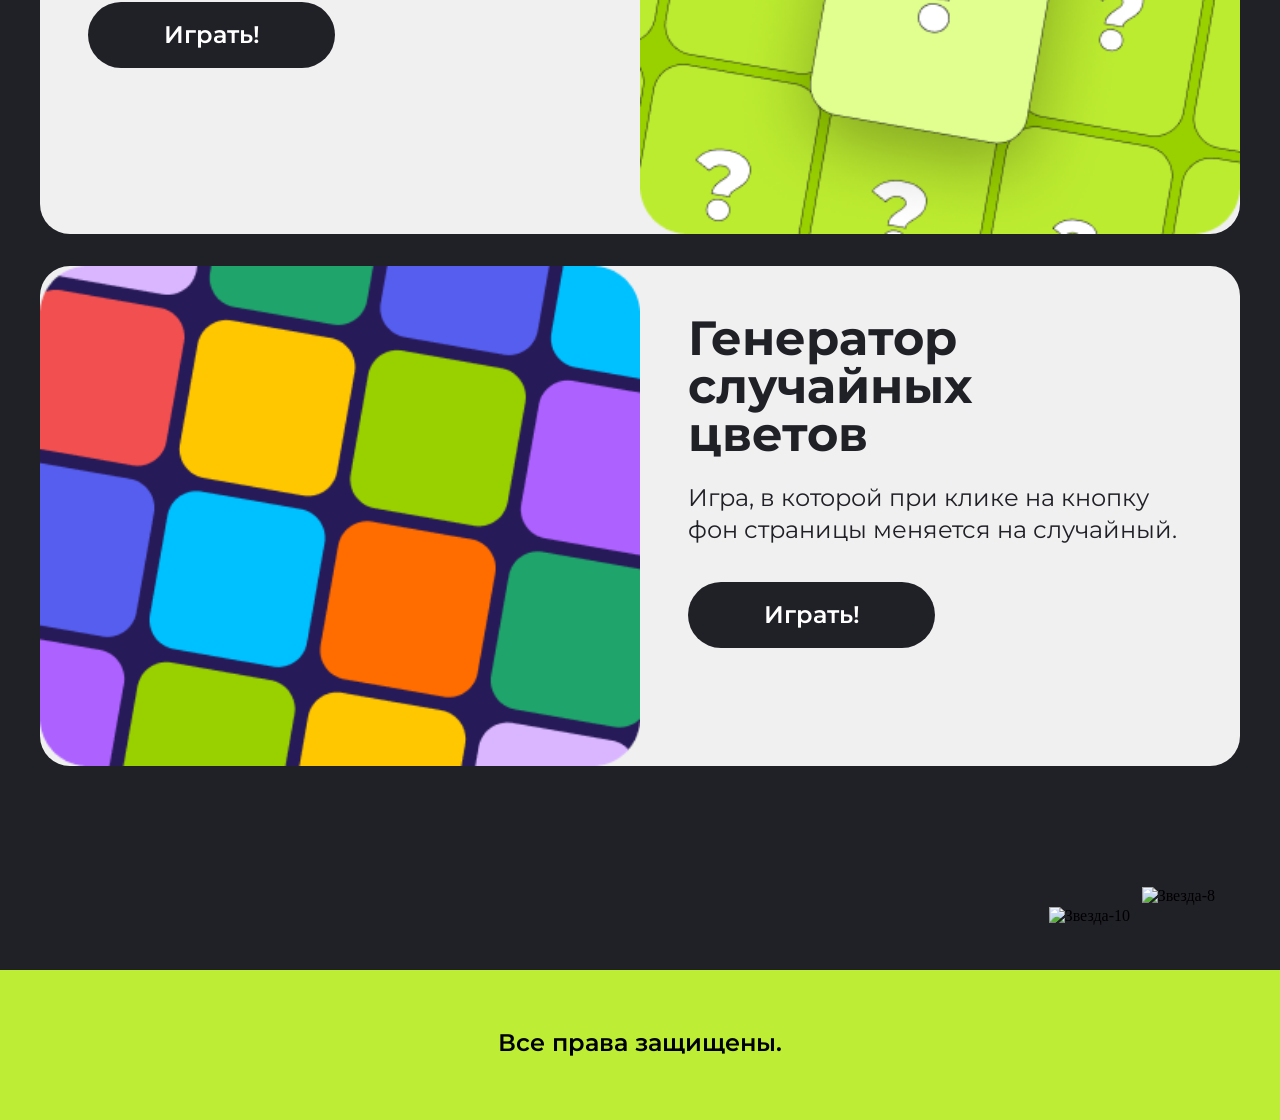
==== commit adb82e51: "Changed the file index.html." ====
--- a/index.html
+++ b/index.html
@@ -12,6 +12,18 @@
 </head>
 <body>
     <section class="header center">
+        <div class="games-bar">
+            <div class="games-bar__track">
+                <div class="games-bar__list">
+                    <span class="games-bar__item">ВИКТОРИНА</span>
+                    <span class="games-bar__item">УГАДАЙ ЧИСЛО</span>
+                    <span class="games-bar__item">ПЕРЕВЕРНИ ТЕКСТ</span>
+                    <span class="games-bar__item">ПРОСТАЯ АРИФМЕТИКА</span>
+                    <span class="games-bar__item">КАМЕНЬ, НОЖНИЦЫ, БУМАГА</span>
+                    <span class="games-bar__item">ГЕНЕРАТОР ЦВЕТОВ</span>
+                </div>
+            </div>
+        </div>
         <h1 class="header__cap">Добро пожаловать на мой сайт мини-игр</h1>
         <p class="header__description">Тебе предстоит пройти несколько увлекательных игр. Если готов, нажимай <strong>«Поехали!»</strong> и <strong>приступай.</strong></p>
         <button class="header__btn" onclick="location.href='#games'">Поехали!</button>
@@ -128,20 +140,20 @@
                 </div>
             </div>
             <div class="games__2" id="game2">
-                <div class="games__cart" onclick="location.href='#game2'">
+                <div class="games__cart" onclick="startArithmetic()">
                     <img class="games__img" src="./image/Игра-№2.png" alt="Игра-№2">
                 </div>
-                <div class="games__info" onclick="location.href='#game2'">
+                <div class="games__info" onclick="startArithmetic()">
                     <h2 class="games__name-2">Простая арифметика</h2>
                     <p class="games__description">  
                         <span>Попробуй решить простые</span>
                         <span>арифметические задачи.</span>
                     </p>
-                    <button class="games__btn" onclick="event.stopPropagation(); location.href='#game2'">Играть!</button>
+                    <button class="games__btn" onclick="event.stopPropagation(); startArithmetic()">Играть!</button>
                 </div>
             </div>
             <div class="games__3" id="game3">
-                <div class="games__info" onclick="location.href='#game3'">
+                <div class="games__info" onclick="reverseText()">
                     <h2 class="games__name-3">
                         <span>Переверни</span>
                         <span>текст</span>
@@ -150,17 +162,17 @@
                         <span>Попробуй ввести текст, который</span>
                         <span>будет перевернут.</span>
                     </p>
-                    <button class="games__btn" onclick="event.stopPropagation(); location.href='#game3'">Играть!</button>
-                </div>
-                <div class="games__cart" onclick="location.href='#game3'">
+                    <button class="games__btn" onclick="event.stopPropagation(); reverseText()">Играть!</button>
+                </div>
+                <div class="games__cart" onclick="reverseText()">
                     <img class="games__img" src="./image/Игра-№3.png" alt="Игра-№3">
                 </div>
             </div>
             <div class="games__4" id="game4">
-                <div class="games__cart" onclick="location.href='#game4'">
+                <div class="games__cart" onclick="playGame()">
                     <img class="games__img" src="./image/Игра-№4.png" alt="Игра-№4">
                 </div>
-                <div class="games__info" onclick="location.href='#game4'">
+                <div class="games__info" onclick="playGame()">
                     <h2 class="games__name-4">
                         <span>Камень,</span>
                         <span>ножницы,</span> 
@@ -170,7 +182,7 @@
                         <span>Сыграй в популярную игру</span>
                         <span>против компьютера.</span>
                     </p>
-                    <button class="games__btn" onclick="event.stopPropagation(); location.href='#game4'">Играть!</button>
+                    <button class="games__btn" onclick="event.stopPropagation(); playGame()">Играть!</button>
                 </div>
             </div>
             <div class="games__5" id="game5">
@@ -190,10 +202,10 @@
                 </div>
             </div>
             <div class="games__6" id="game6">
-                <div class="games__cart" onclick="location.href='#game6'">
+                <div class="games__cart" onclick="changeBackgroundColor()">
                     <img class="games__img" src="./image/Игра-№6.png" alt="Игра-№6">
                 </div>
-                <div class="games__info" onclick="location.href='#game6'">
+                <div class="games__info" onclick="changeBackgroundColor()">
                     <h2 class="games__name-6">   
                         <span>Генератор</span>
                         <span>случайных</span> 
@@ -204,7 +216,7 @@
                         <span class="desc-line2">на кнопку фон страницы</span>
                         <span class="desc-line3">меняется на случайный.</span>
                     </p>
-                    <button class="games__btn" onclick="event.stopPropagation(); location.href='#game6'">Играть!</button>
+                    <button class="games__btn" onclick="changeBackgroundColor()">Играть!</button>
                 </div>
             </div>
         </div>
--- a/style.css
+++ b/style.css
@@ -29,6 +29,7 @@
   background-repeat: no-repeat;
   background-size: cover;
   min-height: 800px;
+  overflow: hidden;
 }
 .header__cap {
   font-family: Montserrat;
@@ -40,7 +41,7 @@
   font-weight: 700;
   max-width: 769px;
   max-height: 156px;
-  padding-top: 196px;
+  padding-top: 100px;
   padding-bottom: 24px;
   color: #202027;
 }
@@ -77,6 +78,62 @@
   color: #202027;
 }
 
+.games-bar {
+  width: 100vw;
+  max-width: 100vw;
+  margin-left: calc(-50vw + 50%);
+  margin-right: calc(-50vw + 50%);
+  height: 90px;
+  background: #BCEC30;
+  overflow: hidden;
+  position: relative;
+  z-index: 100;
+  top: 710px;
+}
+.games-bar__track {
+  overflow: hidden;
+}
+.games-bar__list {
+  display: flex;
+  gap: 138px;
+  animation: scrollGames 18s linear infinite;
+  white-space: nowrap;
+  padding-top: 27px;
+  padding-bottom: 30px;
+}
+.games-bar__item {
+  font-family: Montserrat;
+  font-weight: 700;
+  font-style: Bold;
+  font-size: 30px;
+  line-height: 110%;
+  letter-spacing: 4%;
+  vertical-align: middle;
+  text-transform: uppercase;
+  display: flex;
+  align-items: center;
+  gap: 102px;
+}
+.games-bar__item::before {
+  content: "";
+  display: inline-block;
+  width: 30px;
+  height: 30px;
+  background-image: url(image/Star.svg);
+  background-size: contain;
+  background-repeat: no-repeat;
+  background-position: center;
+  vertical-align: middle;
+}
+
+@keyframes scrollGames {
+  0% {
+    transform: translateX(0);
+  }
+  100% {
+    transform: translateX(-50%);
+  }
+}
 .img__2 {
   position: absolute;
   top: 94px;
